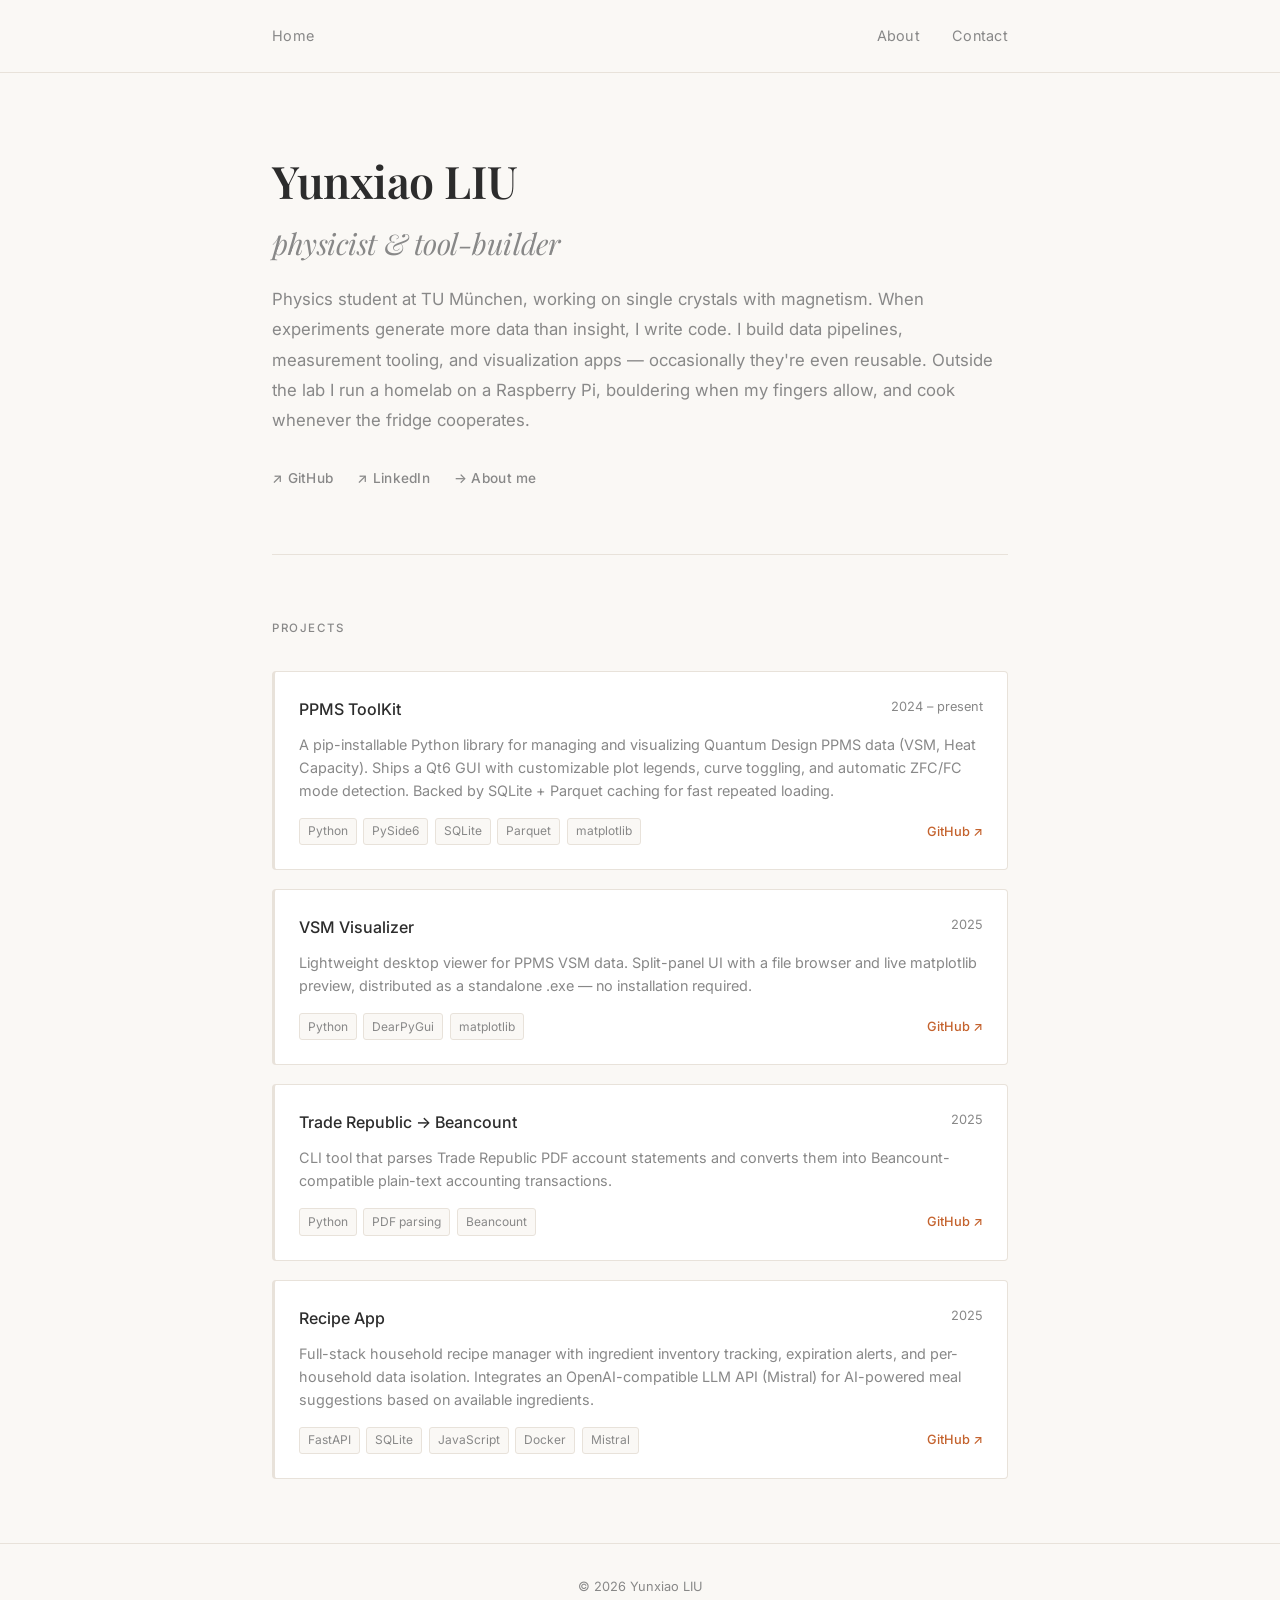
==== index.html @ db768ae1 "publish v1.0" ====
<!doctype html>
<html lang="en">
  <head>
    <meta charset="UTF-8" />
    <meta name="viewport" content="width=device-width, initial-scale=1.0" />
    <title>Yunxiao LIU</title>
    <link rel="stylesheet" href="style.css" />
  </head>
  <body>
    <nav>
      <div class="nav-inner">
        <a href="index.html" class="nav-name">Home</a>
        <ul class="nav-links">
          <li><a href="about.html">About</a></li>
          <li><a href="contact.html">Contact</a></li>
        </ul>
      </div>
    </nav>

    <div class="container">
      <section class="hero">
        <h1>Yunxiao LIU<br /><em>physicist &amp; tool-builder</em></h1>
        <p class="hero-bio">
          Physics student at TU München, working on single crystals with
          magnetism. When experiments generate more data than insight, I write
          code. I build data pipelines, measurement tooling, and visualization
          apps — occasionally they're even reusable. Outside the lab I run a
          homelab on a Raspberry Pi, bouldering when my fingers allow, and cook
          whenever the fridge cooperates.
        </p>
        <div class="hero-links">
          <a href="https://github.com/AlbertRyu" target="_blank" rel="noopener">
            ↗ GitHub
          </a>
          <a
            href="https://linkedin.com/in/yunxiao-liu-b6513029b/"
            target="_blank"
            rel="noopener"
          >
            ↗ LinkedIn
          </a>
          <a href="about.html"> → About me </a>
        </div>
      </section>

      <section>
        <h2>Projects</h2>
        <div class="projects-grid">
          <div class="card">
            <div class="card-header">
              <span class="card-title">PPMS ToolKit</span>
              <span class="card-year">2024 – present</span>
            </div>
            <p class="card-desc">
              A pip-installable Python library for managing and visualizing
              Quantum Design PPMS data (VSM, Heat Capacity). Ships a Qt6 GUI
              with customizable plot legends, curve toggling, and automatic
              ZFC/FC mode detection. Backed by SQLite + Parquet caching for fast
              repeated loading.
            </p>
            <div class="card-footer">
              <div class="tags">
                <span class="tag">Python</span>
                <span class="tag">PySide6</span>
                <span class="tag">SQLite</span>
                <span class="tag">Parquet</span>
                <span class="tag">matplotlib</span>
              </div>
              <a
                class="card-link"
                href="https://github.com/AlbertRyu/PPMS_ToolKit"
                target="_blank"
                rel="noopener"
                >GitHub ↗</a
              >
            </div>
          </div>

          <div class="card">
            <div class="card-header">
              <span class="card-title">VSM Visualizer</span>
              <span class="card-year">2025</span>
            </div>
            <p class="card-desc">
              Lightweight desktop viewer for PPMS VSM data. Split-panel UI with
              a file browser and live matplotlib preview, distributed as a
              standalone .exe — no installation required.
            </p>
            <div class="card-footer">
              <div class="tags">
                <span class="tag">Python</span>
                <span class="tag">DearPyGui</span>
                <span class="tag">matplotlib</span>
              </div>
              <a
                class="card-link"
                href="https://github.com/AlbertRyu/vsm_visualizer"
                target="_blank"
                rel="noopener"
                >GitHub ↗</a
              >
            </div>
          </div>

          <div class="card">
            <div class="card-header">
              <span class="card-title">Trade Republic → Beancount</span>
              <span class="card-year">2025</span>
            </div>
            <p class="card-desc">
              CLI tool that parses Trade Republic PDF account statements and
              converts them into Beancount-compatible plain-text accounting
              transactions.
            </p>
            <div class="card-footer">
              <div class="tags">
                <span class="tag">Python</span>
                <span class="tag">PDF parsing</span>
                <span class="tag">Beancount</span>
              </div>
              <a
                class="card-link"
                href="https://github.com/AlbertRyu/trade-republic-to-beancount"
                target="_blank"
                rel="noopener"
                >GitHub ↗</a
              >
            </div>
          </div>
          <div class="card">
            <div class="card-header">
              <span class="card-title">Recipe App</span>
              <span class="card-year">2025</span>
            </div>
            <p class="card-desc">
              Full-stack household recipe manager with ingredient inventory tracking,
              expiration alerts, and per-household data isolation. Integrates an
              OpenAI-compatible LLM API (Mistral) for AI-powered meal suggestions
              based on available ingredients.
            </p>
            <div class="card-footer">
              <div class="tags">
                <span class="tag">FastAPI</span>
                <span class="tag">SQLite</span>
                <span class="tag">JavaScript</span>
                <span class="tag">Docker</span>
                <span class="tag">Mistral</span>
              </div>
              <a class="card-link" href="https://github.com/Yunjia00/Recipe-app" target="_blank" rel="noopener">GitHub ↗</a>
            </div>
          </div>
        </div>
      </section>
    </div>

    <footer>&copy; 2026 Yunxiao LIU</footer>
  </body>
</html>
---- style.css ----
@import url('https://fonts.googleapis.com/css2?family=Playfair+Display:ital,wght@0,400;0,600;1,400;1,600&family=Inter:wght@300;400;500&display=swap');

*, *::before, *::after {
  box-sizing: border-box;
  margin: 0;
  padding: 0;
}

:root {
  --bg: #faf8f5;
  --surface: #ffffff;
  --border: #e8e2da;
  --text: #2c2c2c;
  --text-muted: #888;
  --accent: #c4622d;
  --accent-hover: #a85226;
}

html {
  font-size: 16px;
  scroll-behavior: smooth;
}

body {
  background: var(--bg);
  color: var(--text);
  font-family: 'Inter', sans-serif;
  font-weight: 400;
  line-height: 1.7;
  min-height: 100vh;
}

a {
  color: var(--accent);
  text-decoration: none;
}

a:hover {
  color: var(--accent-hover);
  text-decoration: underline;
}

/* ── Nav ─────────────────────────────────── */

nav {
  border-bottom: 1px solid var(--border);
  background: var(--bg);
  position: sticky;
  top: 0;
  z-index: 10;
}

.nav-inner {
  max-width: 800px;
  margin: 0 auto;
  padding: 1.4rem 2rem;
  display: flex;
  justify-content: space-between;
  align-items: center;
}

.nav-name {
  font-family: 'Inter', sans-serif;
  font-size: 0.9rem;
  font-weight: 400;
  color: var(--text-muted);
  letter-spacing: 0.02em;
  transition: color 0.2s;
}

.nav-name:hover {
  text-decoration: none;
  color: var(--accent);
}

.nav-links {
  display: flex;
  gap: 2rem;
  list-style: none;
}

.nav-links a {
  color: var(--text-muted);
  font-size: 0.9rem;
  font-weight: 400;
  letter-spacing: 0.02em;
  transition: color 0.2s;
}

.nav-links a:hover,
.nav-links a.active {
  color: var(--accent);
  text-decoration: none;
}

.cv-link {
  display: block;
  width: fit-content;
  margin: 3.5rem auto 0;
  font-size: 0.88rem;
  font-weight: 500;
  color: var(--accent);
  border: 1.5px solid var(--accent);
  border-radius: 4px;
  padding: 0.5rem 1.1rem;
  letter-spacing: 0.02em;
  transition: background 0.2s, color 0.2s;
}

.cv-link:hover {
  background: var(--accent);
  color: #fff;
  text-decoration: none;
}

/* ── Layout ──────────────────────────────── */

.container {
  max-width: 800px;
  margin: 0 auto;
  padding: 0 2rem;
}

section {
  padding: 4rem 0;
  border-bottom: 1px solid var(--border);
}

section:last-child {
  border-bottom: none;
}

/* ── Typography ──────────────────────────── */

h1 {
  font-family: 'Playfair Display', serif;
  font-size: 2.8rem;
  font-weight: 600;
  line-height: 1.25;
  letter-spacing: -0.01em;
  color: var(--text);
}

h1 em {
  font-style: italic;
  font-weight: 400;
  color: var(--text-muted);
  font-size: 0.65em;
}

h2 {
  font-family: 'Inter', sans-serif;
  font-size: 0.72rem;
  font-weight: 500;
  letter-spacing: 0.14em;
  text-transform: uppercase;
  color: var(--text-muted);
  margin-bottom: 2rem;
}

h3 {
  font-size: 1rem;
  font-weight: 500;
  color: var(--text);
}

p {
  color: var(--text-muted);
  font-size: 0.95rem;
}

/* ── Hero ────────────────────────────────── */

.hero {
  padding: 5rem 0 4rem;
  border-bottom: 1px solid var(--border);
}

.hero-label {
  font-size: 0.8rem;
  font-weight: 500;
  letter-spacing: 0.12em;
  text-transform: uppercase;
  color: var(--accent);
  margin-bottom: 1rem;
}

.hero h1 {
  margin-bottom: 1.2rem;
}

.hero-bio {
  font-size: 1.05rem;
  color: var(--text-muted);
  line-height: 1.8;
  margin-bottom: 2rem;
}

.hero-links {
  display: flex;
  gap: 1.5rem;
  flex-wrap: wrap;
}

.hero-links a {
  font-size: 0.85rem;
  font-weight: 500;
  color: var(--text-muted);
  letter-spacing: 0.02em;
  display: flex;
  align-items: center;
  gap: 0.4rem;
  transition: color 0.2s;
}

.hero-links a:hover {
  color: var(--accent);
  text-decoration: none;
}

/* ── Project Cards ───────────────────────── */

.projects-grid {
  display: grid;
  gap: 1.2rem;
}

.card {
  background: var(--surface);
  border: 1px solid var(--border);
  border-left: 3px solid var(--border);
  border-radius: 4px;
  padding: 1.5rem;
  transition: border-left-color 0.2s;
}

.card:hover {
  border-left-color: var(--accent);
}

.card-header {
  display: flex;
  justify-content: space-between;
  align-items: flex-start;
  margin-bottom: 0.6rem;
}

.card-title {
  font-size: 1rem;
  font-weight: 500;
  color: var(--text);
}

.card-year {
  font-size: 0.8rem;
  color: var(--text-muted);
  flex-shrink: 0;
  margin-left: 1rem;
}

.card-desc {
  font-size: 0.9rem;
  color: var(--text-muted);
  margin-bottom: 1rem;
  line-height: 1.6;
}

.card-footer {
  display: flex;
  justify-content: space-between;
  align-items: center;
  flex-wrap: wrap;
  gap: 0.5rem;
}

.tags {
  display: flex;
  flex-wrap: wrap;
  gap: 0.4rem;
}

.tag {
  font-size: 0.75rem;
  background: var(--bg);
  border: 1px solid var(--border);
  border-radius: 3px;
  padding: 0.15rem 0.5rem;
  color: var(--text-muted);
}

.card-link {
  font-size: 0.8rem;
  font-weight: 500;
  color: var(--accent);
  flex-shrink: 0;
}

/* ── About Page ──────────────────────────── */

.entry {
  display: grid;
  grid-template-columns: 1fr auto;
  gap: 0 1rem;
  margin-bottom: 2.5rem;
}

.entry:last-child {
  margin-bottom: 0;
}

.entry-title {
  font-size: 1rem;
  font-weight: 500;
  color: var(--text);
}

.entry-subtitle {
  font-size: 0.9rem;
  font-style: italic;
  color: var(--accent);
  margin-bottom: 0.3rem;
}

.entry-meta {
  font-size: 0.82rem;
  color: var(--text-muted);
  text-align: right;
  white-space: nowrap;
}

.entry-body {
  grid-column: 1 / -1;
  margin-top: 0.5rem;
}

.entry-body ul {
  padding-left: 1.2rem;
  margin-top: 0.3rem;
}

.entry-body li {
  font-size: 0.88rem;
  color: var(--text-muted);
  margin-bottom: 0.3rem;
  line-height: 1.6;
}

.skills-grid {
  display: grid;
  gap: 0.8rem;
}

.skill-row {
  display: grid;
  grid-template-columns: 140px 1fr;
  gap: 1rem;
  font-size: 0.9rem;
}

.skill-label {
  color: var(--text-muted);
  font-weight: 400;
}

.skill-value {
  color: var(--text);
}

/* ── Contact Page ────────────────────────── */

.contact-list {
  display: grid;
  gap: 1.2rem;
  margin-top: 1rem;
}

.contact-item {
  display: flex;
  align-items: center;
  gap: 1rem;
  padding: 1.2rem 1.5rem;
  background: var(--surface);
  border: 1px solid var(--border);
  border-radius: 6px;
  transition: border-color 0.2s;
}

.contact-item:hover {
  border-color: var(--accent);
}

.contact-label {
  font-size: 0.75rem;
  font-weight: 500;
  letter-spacing: 0.08em;
  text-transform: uppercase;
  color: var(--text-muted);
  width: 80px;
  flex-shrink: 0;
}

.contact-value {
  font-size: 0.95rem;
  color: var(--text);
}

/* ── Footer ──────────────────────────────── */

footer {
  text-align: center;
  padding: 2rem;
  font-size: 0.8rem;
  color: var(--text-muted);
  border-top: 1px solid var(--border);
}

/* ── Responsive ──────────────────────────── */

@media (max-width: 600px) {
  h1 { font-size: 2rem; }
  nav { padding: 1.2rem 1.2rem; }
  .container { padding: 0 1.2rem; }
  .hero { padding: 3rem 0 2.5rem; }
  section { padding: 3rem 0; }
  .skill-row { grid-template-columns: 1fr; gap: 0.2rem; }
  .entry { grid-template-columns: 1fr; }
  .entry-meta { text-align: left; }
}
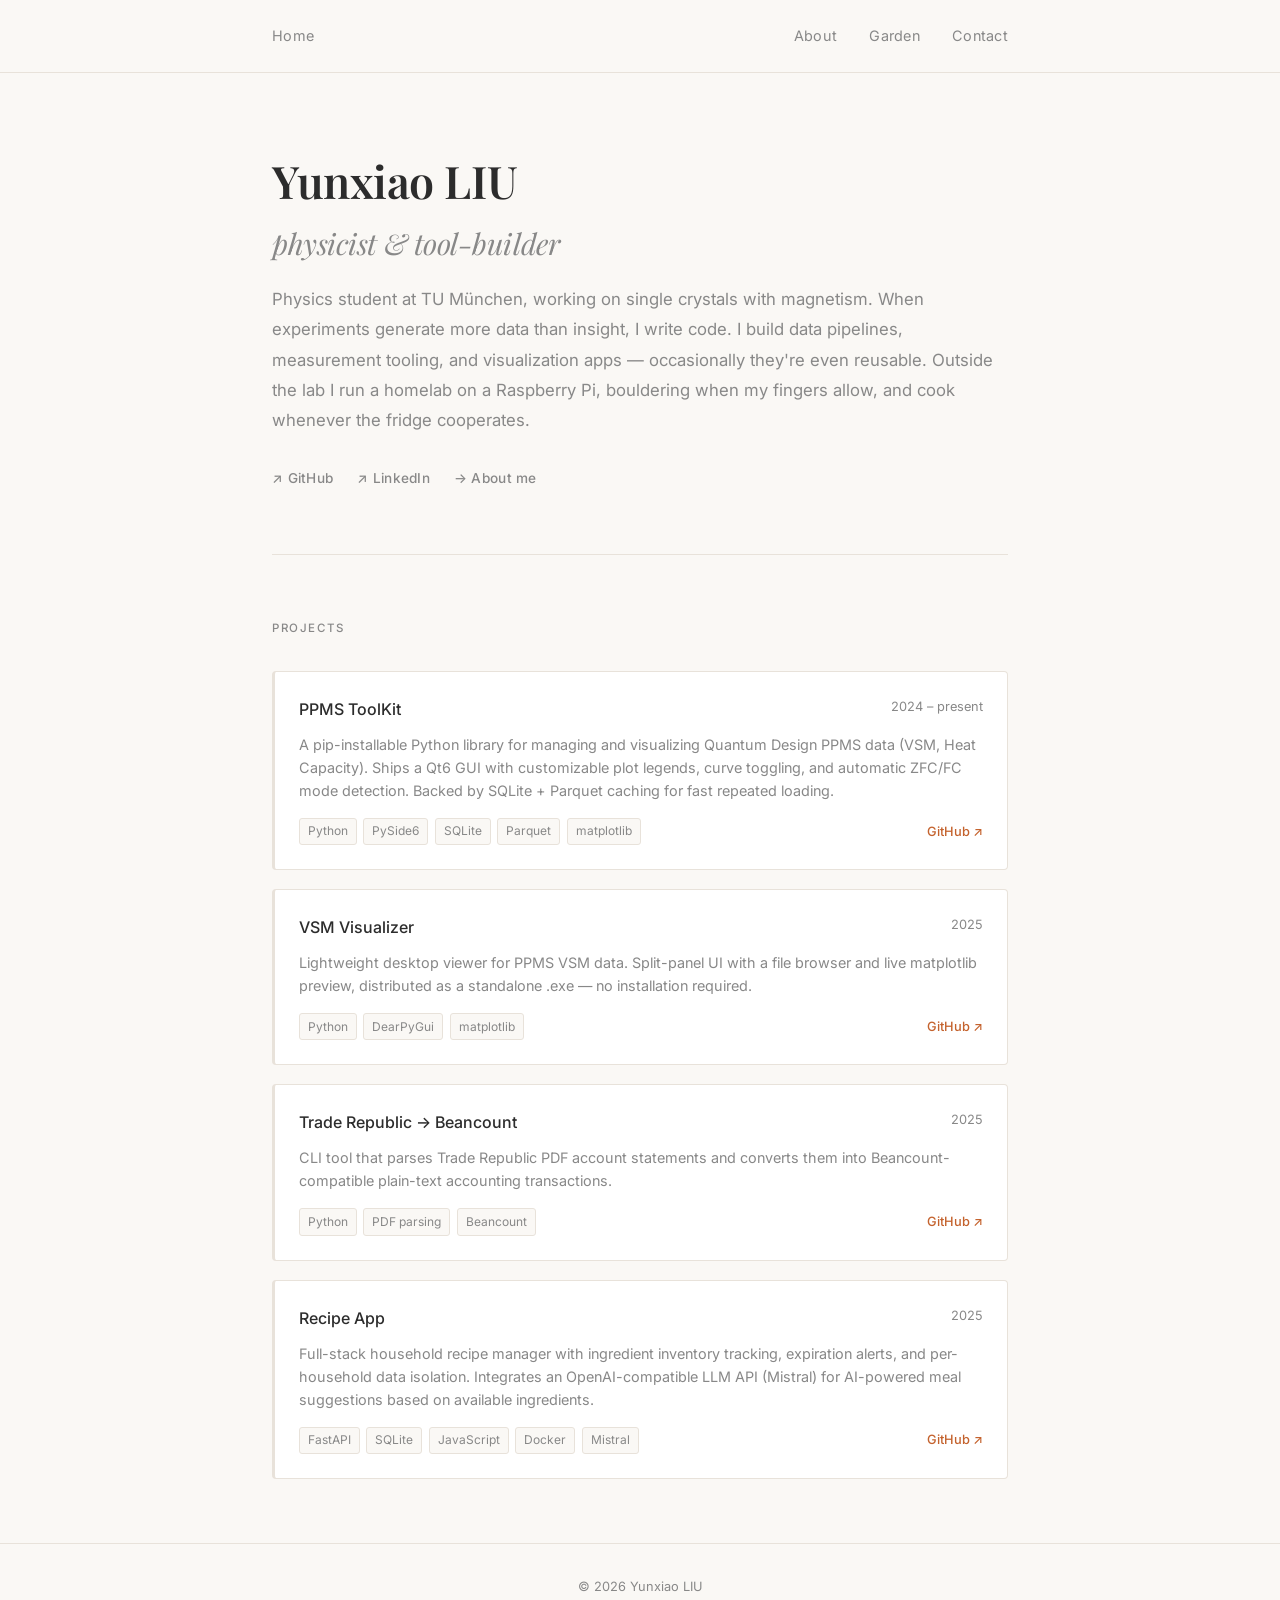
==== commit f178557f: "add garden into nav bar" ====
--- a/index.html
+++ b/index.html
@@ -4,6 +4,7 @@
     <meta charset="UTF-8" />
     <meta name="viewport" content="width=device-width, initial-scale=1.0" />
     <title>Yunxiao LIU</title>
+    <link rel="icon" type="image/svg+xml" href="favicon.svg" />
     <link rel="stylesheet" href="style.css" />
   </head>
   <body>
@@ -12,6 +13,7 @@
         <a href="index.html" class="nav-name">Home</a>
         <ul class="nav-links">
           <li><a href="about.html">About</a></li>
+          <li><a href="https://digital-garden.yunxiao.de" target="_blank">Garden</a></li>
           <li><a href="contact.html">Contact</a></li>
         </ul>
       </div>
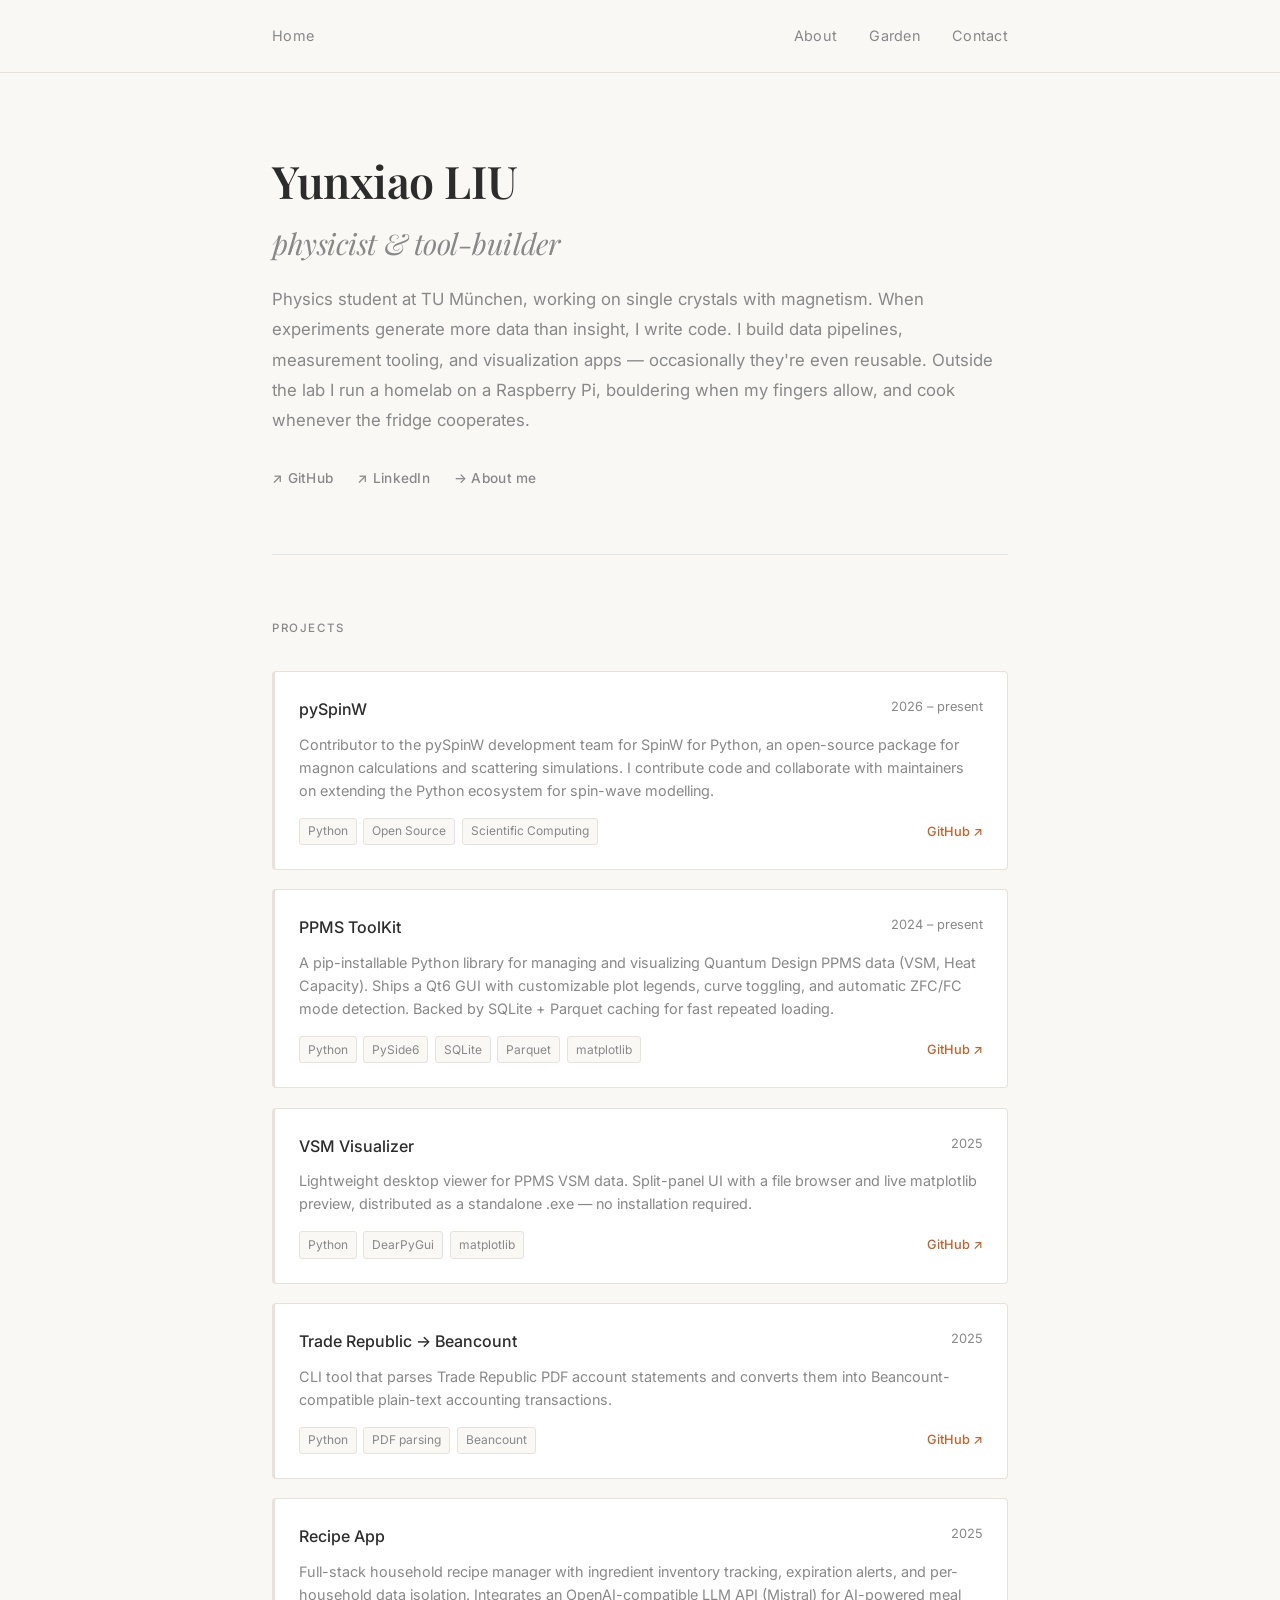
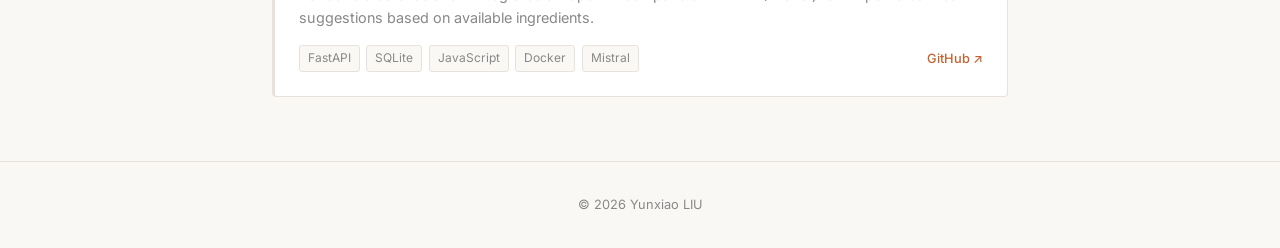
==== commit 0e53367f: "Update after resume v1.3" ====
--- a/index.html
+++ b/index.html
@@ -48,6 +48,33 @@
       <section>
         <h2>Projects</h2>
         <div class="projects-grid">
+          <div class="card">
+            <div class="card-header">
+              <span class="card-title">pySpinW</span>
+              <span class="card-year">2026 – present</span>
+            </div>
+            <p class="card-desc">
+              Contributor to the pySpinW development team for SpinW for Python,
+              an open-source package for magnon calculations and scattering
+              simulations. I contribute code and collaborate with maintainers on
+              extending the Python ecosystem for spin-wave modelling.
+            </p>
+            <div class="card-footer">
+              <div class="tags">
+                <span class="tag">Python</span>
+                <span class="tag">Open Source</span>
+                <span class="tag">Scientific Computing</span>
+              </div>
+              <a
+                class="card-link"
+                href="https://github.com/SpinW/pySpinW"
+                target="_blank"
+                rel="noopener"
+                >GitHub ↗</a
+              >
+            </div>
+          </div>
+
           <div class="card">
             <div class="card-header">
               <span class="card-title">PPMS ToolKit</span>
